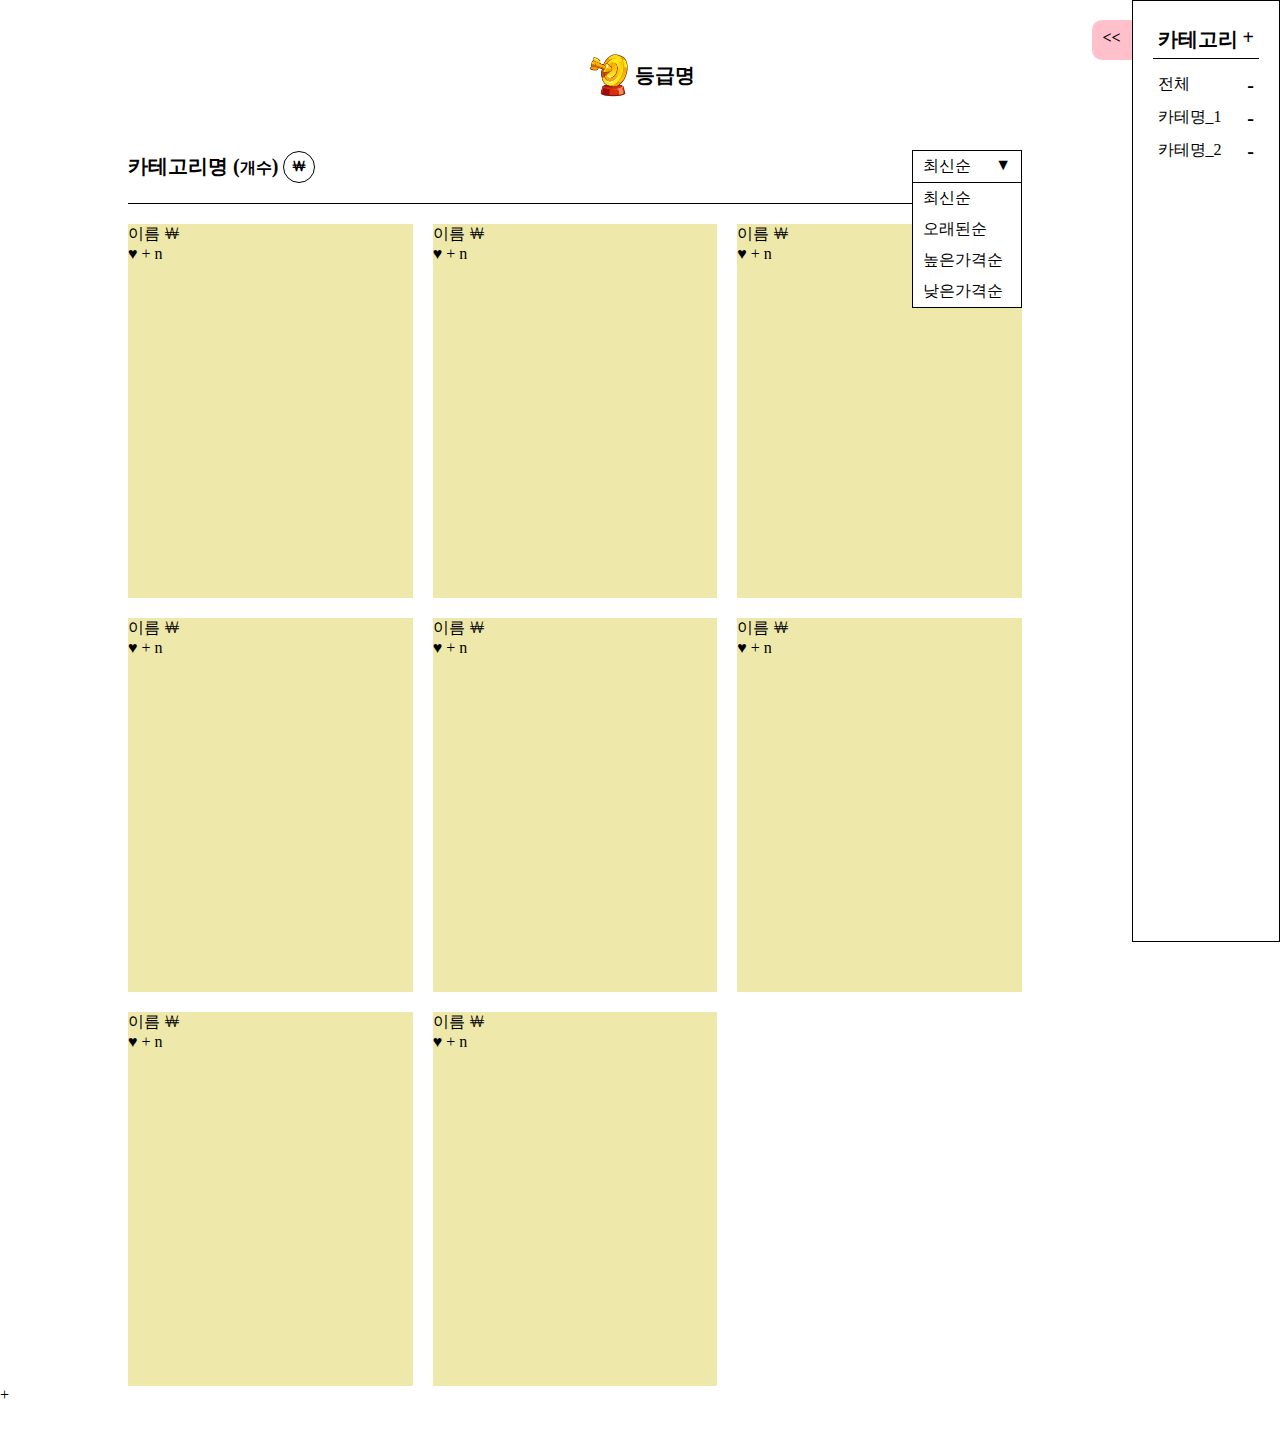
==== index.html @ 3d975c92 "index css 구현 중" ====
<!-- <%@ page import="java.util.Date" %>
<%@ page language="java" contentType="text/html; charset=UTF-8" pageEncoding="UTF-8" session = "false"%>
<%@ taglib uri="http://java.sun.com/jsp/jstl/core" prefix="c" %> -->
<!DOCTYPE html>
<html lang="en">
<head>
    <meta charset="UTF-8">
    <meta name="viewport" content="width=device-width, initial-scale=1.0">
    <title>내가 사랑하는 것들</title>

    <link rel="shortcut icon" href="" type="image/x-icon">
    
    <link rel="stylesheet" href="css/common.css">
    <link rel="stylesheet" href="css/index.css">
</head>
<body>
    <!-- <jsp:include page="header.jsp"/> -->
    <main>
        <div class="m_header">
            <div class="m_h_lev">
                <div class="m_h_lev_img"></div>
                <span>등급명</span>
            </div>
            <div class="m_h_fix">
                <div class="m_h_btn cursor">&lt;&lt;</div>
                <ul class="m_h_li">
                    <li>카테고리 <div class="m_h_li_btn m_h_li_add_btn">+</div></li>
                    <li data-order="all">전체 <div class="m_h_li_btn m_h_li_del_btn">-</div>
                        <div class="m_h_li_box"></div>
                    </li>
                    <li data-order="">카테명_1 <div class="m_h_li_btn m_h_li_del_btn">-</div>
                        <div class="m_h_li_box"></div>
                    </li>
                    <li data-order="">카테명_2 <div class="m_h_li_btn m_h_li_del_btn">-</div>
                        <div class="m_h_li_box"></div>
                    </li>
                </ul>
            </div>
        </div>
        <div class="main">
            <div class="m_title">
                <div class="m_t_left">
                    <div class="m_t_l_txt">카테고리명 (<span>개수</span>) </div>
                    <div class="won_btn cursor">￦</div>
                </div>
                <div class="m_t_right cursor">
                    <span>최신순</span>
                    <span>▼</span>
                    <!-- <ul class="sort_list sort_none"> -->
                    <ul class="sort_list">
                        <li data-order="itemRegDate" data-sort="ASC">최신순</li>
                        <li data-order="itemRegDate" data-sort="DESC">오래된순</li>
                        <li data-order="itemPrices" data-sort="DESC">높은가격순</li>
                        <li data-order="iteFmPrices" data-sort="ASC">낮은가격순</li>
                    </ul>
                </div>
            </div>
            <ul class="m_ul">
                <li>
                    <div class="m_li">
                        <div class="m_li_img"></div>
                        <div class="m_li_title">
                            <span class="m_li_t_title">이름</span>
                            <span class="m_li_t_price">￦</span>
                        </div>
                        <div class="m_li_regDate">♥ + <span>n</span></div>
                    </div>
                </li>
                <li>
                    <div class="m_li">
                        <div class="m_li_img"></div>
                        <div class="m_li_title">
                            <span class="m_li_t_title">이름</span>
                            <span class="m_li_t_price">￦</span>
                        </div>
                        <div class="m_li_regDate">♥ + <span>n</span></div>
                    </div>
                </li>
                <li>
                    <div class="m_li">
                        <div class="m_li_img"></div>
                        <div class="m_li_title">
                            <span class="m_li_t_title">이름</span>
                            <span class="m_li_t_price">￦</span>
                        </div>
                        <div class="m_li_regDate">♥ + <span>n</span></div>
                    </div>
                </li>
                <li>
                    <div class="m_li">
                        <div class="m_li_img"></div>
                        <div class="m_li_title">
                            <span class="m_li_t_title">이름</span>
                            <span class="m_li_t_price">￦</span>
                        </div>
                        <div class="m_li_regDate">♥ + <span>n</span></div>
                    </div>
                </li>
                <li>
                    <div class="m_li">
                        <div class="m_li_img"></div>
                        <div class="m_li_title">
                            <span class="m_li_t_title">이름</span>
                            <span class="m_li_t_price">￦</span>
                        </div>
                        <div class="m_li_regDate">♥ + <span>n</span></div>
                    </div>
                </li>
                <li>
                    <div class="m_li">
                        <div class="m_li_img"></div>
                        <div class="m_li_title">
                            <span class="m_li_t_title">이름</span>
                            <span class="m_li_t_price">￦</span>
                        </div>
                        <div class="m_li_regDate">♥ + <span>n</span></div>
                    </div>
                </li>
                <li>
                    <div class="m_li">
                        <div class="m_li_img"></div>
                        <div class="m_li_title">
                            <span class="m_li_t_title">이름</span>
                            <span class="m_li_t_price">￦</span>
                        </div>
                        <div class="m_li_regDate">♥ + <span>n</span></div>
                    </div>
                </li>
                <li>
                    <div class="m_li">
                        <div class="m_li_img"></div>
                        <div class="m_li_title">
                            <span class="m_li_t_title">이름</span>
                            <span class="m_li_t_price">￦</span>
                        </div>
                        <div class="m_li_regDate">♥ + <span>n</span></div>
                    </div>
                </li>
            </ul>
        </div>
        <div class="m_footer">+</div>
    </main>
    <!-- <jsp:include page="footer.jsp"/> -->
</body>
</html>
---- css/common.css ----
body{margin: 0;}
a{
    color: inherit;
    text-decoration: none;
    display: block;
}
ul{
    list-style: none;
    padding: 0;
    margin: 0;
}
/* 로고 이미지 */
.logo{
    background: url('../img/logo.png') no-repeat center / 100%;
    text-indent: -9999px;
}
.logo a{
    width: 100%;
    height: 100%;
}
/* 버튼화. 텍스트 선택 불가 */
.cursor{
    cursor: pointer;
    user-select: none;
}
---- css/index.css ----
main{padding: 50px 0;}

/* ///////////////////////////////// */
/* 메인 헤더 _ 등급명 */
/* ///////////////////////////////// */
.m_h_lev{
    display: flex;
    justify-content: center;
    align-items: center;

    font-size: 20px;
    font-weight: bold;
}
.m_h_lev_img{
    width: 50px;
    height: 50px;
    background: url('../img/level.png') no-repeat  4px 4px / 400%;
    /* background-position: 4px 4px;
    background-position: -47px 4px;
    background-position: -100px 4px;
    background-position: -155px 4px;
    background-position: 1px -52px;
    background-position: -50px -52px;
    background-position: -101px -52px;
    background-position: -152px -52px; */
}
.m_h_fix{
    background-color: white;
    position: fixed;
    top: 0;
    right: 0;
    z-index: 99999999;
    display: flex;
    /* transform: translateX(calc(100% - 40px)); */
    /* main width값 조절필요 */
    transition-property: transform;
	transition-duration: 1s;
}
.m_h_btn{
    width: 40px;
    height: 40px;
    margin-top: 20px;
    background-color: pink;
    border-radius: 10px 0 0 10px;
    text-align: center;
    line-height: 2.2;
    font-weight: bold;
}

/* ///////////////////////////////// */
/* 메인 헤더 _ 메뉴 */
/* ///////////////////////////////// */
.m_h_li{
	height: 100vh;
	border: 1px solid;
    padding: 20px;
}
.m_h_li > li{
	position: relative;
    padding: 5px 0 5px 5px;
    overflow: hidden;
    cursor: pointer;
    user-select: none;
}
.m_h_li > li:first-child{
    font-weight: bold;
    font-size: 20px;
    border-bottom: 1px solid;
    margin-bottom: 10px;
    cursor: auto;
}
.m_h_li_box{
	position: absolute;
	top: 0;
	left: 0;
    right: 0;
    bottom: 0;
	
	background: rgba(255, 192, 203, 0.4);
	transform: translateX(-100%);
	transition-duration: 1s;
}
.m_h_li > li:hover > .m_h_li_box{
	transform: translateX(0);
}
.m_h_li_btn{
    padding: 0 5px;
    font-weight: bold;
    font-size: 20px;
    cursor: pointer;
    float: right;
}

/* ///////////////////////////////// */
/* 메인_헤더 */
/* ///////////////////////////////// */
.main{
    width: calc(100% - 130px); /* 나중에 지울 예정 */
    box-sizing: border-box; /* 나중에 지울 예정 */
    padding: 50px 10% 0;
}
.m_title{
    display: flex;
    justify-content: space-between;
    border-bottom: 1px solid;
    padding-bottom: 20px;
}
.m_t_left{
    display: flex;
    align-items: center;
    font-size: 20px;
    font-weight: bold;
}
.m_t_l_txt > span{font-size: 16px;}
.won_btn{
    width: 30px;
    height: 30px;
    margin-left: 5px;
    border: 1px solid;
    border-radius: 50%;
    font-size: 14px;
    text-align: center;
    line-height: 30px;
}
.m_t_right, .sort_list > li{ padding: 5px 10px; }
.m_t_right{
    width: 110px;
    position: relative;
    border: 1px solid;
    box-sizing: border-box;
    display: flex;
    justify-content: space-between;
}
.sort_list_selec{
    border-bottom: 1px solid;
    margin-bottom: 5px;
}
.sort_list{
    width: 100%;
    border: 1px solid;
    background-color: white;
    position: absolute;
    top: 100%;
    left: -1px;
    z-index: 9999;
}
.sort_list > li:hover{
    background-color: rgba(255, 223, 228, 0.356);
}
.sort_none{display: none;}

/* ///////////////////////////////// */
/* 메인_바디 */
/* ///////////////////////////////// */
.m_ul{
    padding-top: 20px;
    display: flex;
    flex-wrap: wrap;
    gap: 20px;
}
.m_ul >li{
    width: calc((100% - 40px) / 3);
    padding-bottom: calc(((100% - 40px) / 3) + 10%);
    background-color: palegoldenrod;
    position: relative;
}
.m_li{position: absolute;}
.m_ul_img{
    width: 100%;
    /* height: 100%; */
    background: url("/img/things/logo_bg.jpg");
}
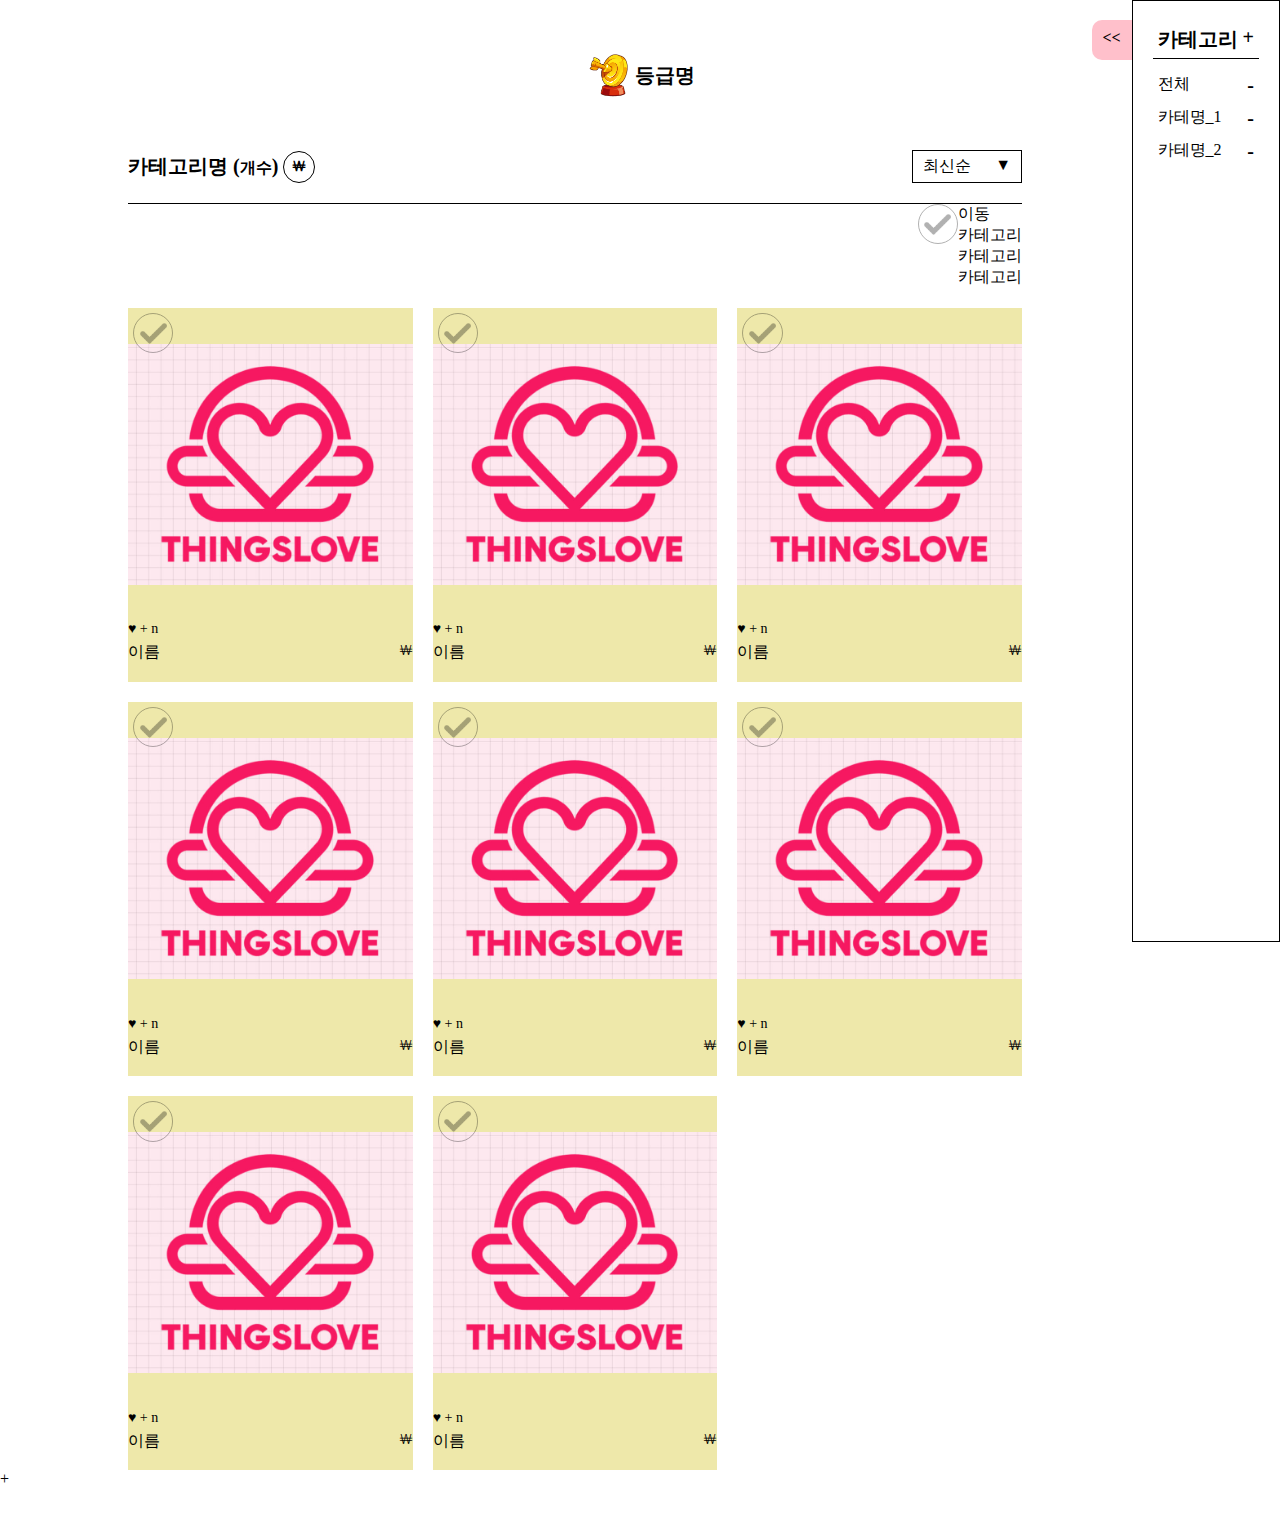
==== commit d70e3552: "index css 구현중" ====
--- a/index.html
+++ b/index.html
@@ -46,8 +46,8 @@
                 <div class="m_t_right cursor">
                     <span>최신순</span>
                     <span>▼</span>
-                    <!-- <ul class="sort_list sort_none"> -->
-                    <ul class="sort_list">
+                    <ul class="sort_list sort_none">
+                    <!-- <ul class="sort_list"> -->
                         <li data-order="itemRegDate" data-sort="ASC">최신순</li>
                         <li data-order="itemRegDate" data-sort="DESC">오래된순</li>
                         <li data-order="itemPrices" data-sort="DESC">높은가격순</li>
@@ -55,85 +55,104 @@
                     </ul>
                 </div>
             </div>
+            <div class="m_move">
+                <div class="m_check_all m_check_img"></div>
+                <div class="m_move_box">
+                    <span>이동</span>
+                    <ul class="m_move_ul">
+                        <li>카테고리</li>
+                        <li>카테고리</li>
+                        <li>카테고리</li>
+                    </ul>
+                </div>
+            </div>
             <ul class="m_ul">
                 <li>
                     <div class="m_li">
+                        <div class="m_check m_check_img"></div>
                         <div class="m_li_img"></div>
+                        <div class="m_li_regDate">♥ + <span>n</span></div>
                         <div class="m_li_title">
                             <span class="m_li_t_title">이름</span>
                             <span class="m_li_t_price">￦</span>
                         </div>
-                        <div class="m_li_regDate">♥ + <span>n</span></div>
                     </div>
                 </li>
                 <li>
                     <div class="m_li">
+                        <div class="m_check m_check_img"></div>
                         <div class="m_li_img"></div>
+                        <div class="m_li_regDate">♥ + <span>n</span></div>
                         <div class="m_li_title">
                             <span class="m_li_t_title">이름</span>
                             <span class="m_li_t_price">￦</span>
                         </div>
-                        <div class="m_li_regDate">♥ + <span>n</span></div>
                     </div>
                 </li>
                 <li>
                     <div class="m_li">
+                        <div class="m_check m_check_img"></div>
                         <div class="m_li_img"></div>
+                        <div class="m_li_regDate">♥ + <span>n</span></div>
                         <div class="m_li_title">
                             <span class="m_li_t_title">이름</span>
                             <span class="m_li_t_price">￦</span>
                         </div>
-                        <div class="m_li_regDate">♥ + <span>n</span></div>
                     </div>
                 </li>
                 <li>
                     <div class="m_li">
+                        <div class="m_check m_check_img"></div>
                         <div class="m_li_img"></div>
+                        <div class="m_li_regDate">♥ + <span>n</span></div>
                         <div class="m_li_title">
                             <span class="m_li_t_title">이름</span>
                             <span class="m_li_t_price">￦</span>
                         </div>
-                        <div class="m_li_regDate">♥ + <span>n</span></div>
                     </div>
                 </li>
                 <li>
                     <div class="m_li">
+                        <div class="m_check m_check_img"></div>
                         <div class="m_li_img"></div>
+                        <div class="m_li_regDate">♥ + <span>n</span></div>
                         <div class="m_li_title">
                             <span class="m_li_t_title">이름</span>
                             <span class="m_li_t_price">￦</span>
                         </div>
-                        <div class="m_li_regDate">♥ + <span>n</span></div>
                     </div>
                 </li>
                 <li>
                     <div class="m_li">
+                        <div class="m_check m_check_img"></div>
                         <div class="m_li_img"></div>
+                        <div class="m_li_regDate">♥ + <span>n</span></div>
                         <div class="m_li_title">
                             <span class="m_li_t_title">이름</span>
                             <span class="m_li_t_price">￦</span>
                         </div>
-                        <div class="m_li_regDate">♥ + <span>n</span></div>
                     </div>
                 </li>
                 <li>
                     <div class="m_li">
+                        <div class="m_check m_check_img"></div>
                         <div class="m_li_img"></div>
+                        <div class="m_li_regDate">♥ + <span>n</span></div>
                         <div class="m_li_title">
                             <span class="m_li_t_title">이름</span>
                             <span class="m_li_t_price">￦</span>
                         </div>
-                        <div class="m_li_regDate">♥ + <span>n</span></div>
                     </div>
                 </li>
                 <li>
                     <div class="m_li">
+                        <div class="m_check m_check_img"></div>
                         <div class="m_li_img"></div>
+                        <div class="m_li_regDate">♥ + <span>n</span></div>
                         <div class="m_li_title">
                             <span class="m_li_t_title">이름</span>
                             <span class="m_li_t_price">￦</span>
                         </div>
-                        <div class="m_li_regDate">♥ + <span>n</span></div>
                     </div>
                 </li>
             </ul>
--- a/css/index.css
+++ b/css/index.css
@@ -121,6 +121,25 @@
     font-size: 14px;
     text-align: center;
     line-height: 30px;
+    position: relative;
+}
+.won_btn::after{
+    content: "￦000";
+    position: absolute;
+    top: calc(100% + 5px);
+    left: 5px;
+    /* width: 100px; */
+    /* height: 50px; */
+    padding: 3px 10px;
+    border: 1px solid;
+    background-color: white;
+    /* text-align: center; */
+    /* line-height: 50px; */
+    z-index: 999;
+    display: none;
+}
+.won_btn:hover::after{
+    display: block;
 }
 .m_t_right, .sort_list > li{ padding: 5px 10px; }
 .m_t_right{
@@ -157,6 +176,23 @@
     display: flex;
     flex-wrap: wrap;
     gap: 20px;
+}
+.m_move{
+    display: flex;
+    justify-content: flex-end;
+}
+.m_check_img{
+    width: 3vw;
+    height: 3vw;
+    background: url("/img/check-icon-file.png") no-repeat center / 70%;
+    opacity: 30%;
+    /* background-size: 230%; */
+    border: 1px solid;
+    border-radius: 50%;
+
+}
+.m_check_all{
+    
 }
 .m_ul >li{
     width: calc((100% - 40px) / 3);
@@ -164,9 +200,30 @@
     background-color: palegoldenrod;
     position: relative;
 }
-.m_li{position: absolute;}
-.m_ul_img{
+.m_li{
     width: 100%;
-    /* height: 100%; */
-    background: url("/img/things/logo_bg.jpg");
-}+    height: 100%;
+    position: absolute;
+    cursor: pointer;
+}
+
+.m_check{
+    position: absolute;
+    top: 5px;
+    left: 5px;
+}
+.m_li_img{
+    width: 100%;
+    height: 80%;
+    background: url("/img/things/logo_bg.jpg") no-repeat center / 100%;
+    padding-bottom: 5%;
+}
+.m_li_title{
+    display: flex;
+    justify-content: space-between;
+    white-space : nowrap;
+    overflow : hidden;
+    text-overflow : ellipsis;
+}
+.m_li_regDate, .m_li_t_price{font-size: 14px;}
+.m_li_regDate{margin-bottom: 5px;}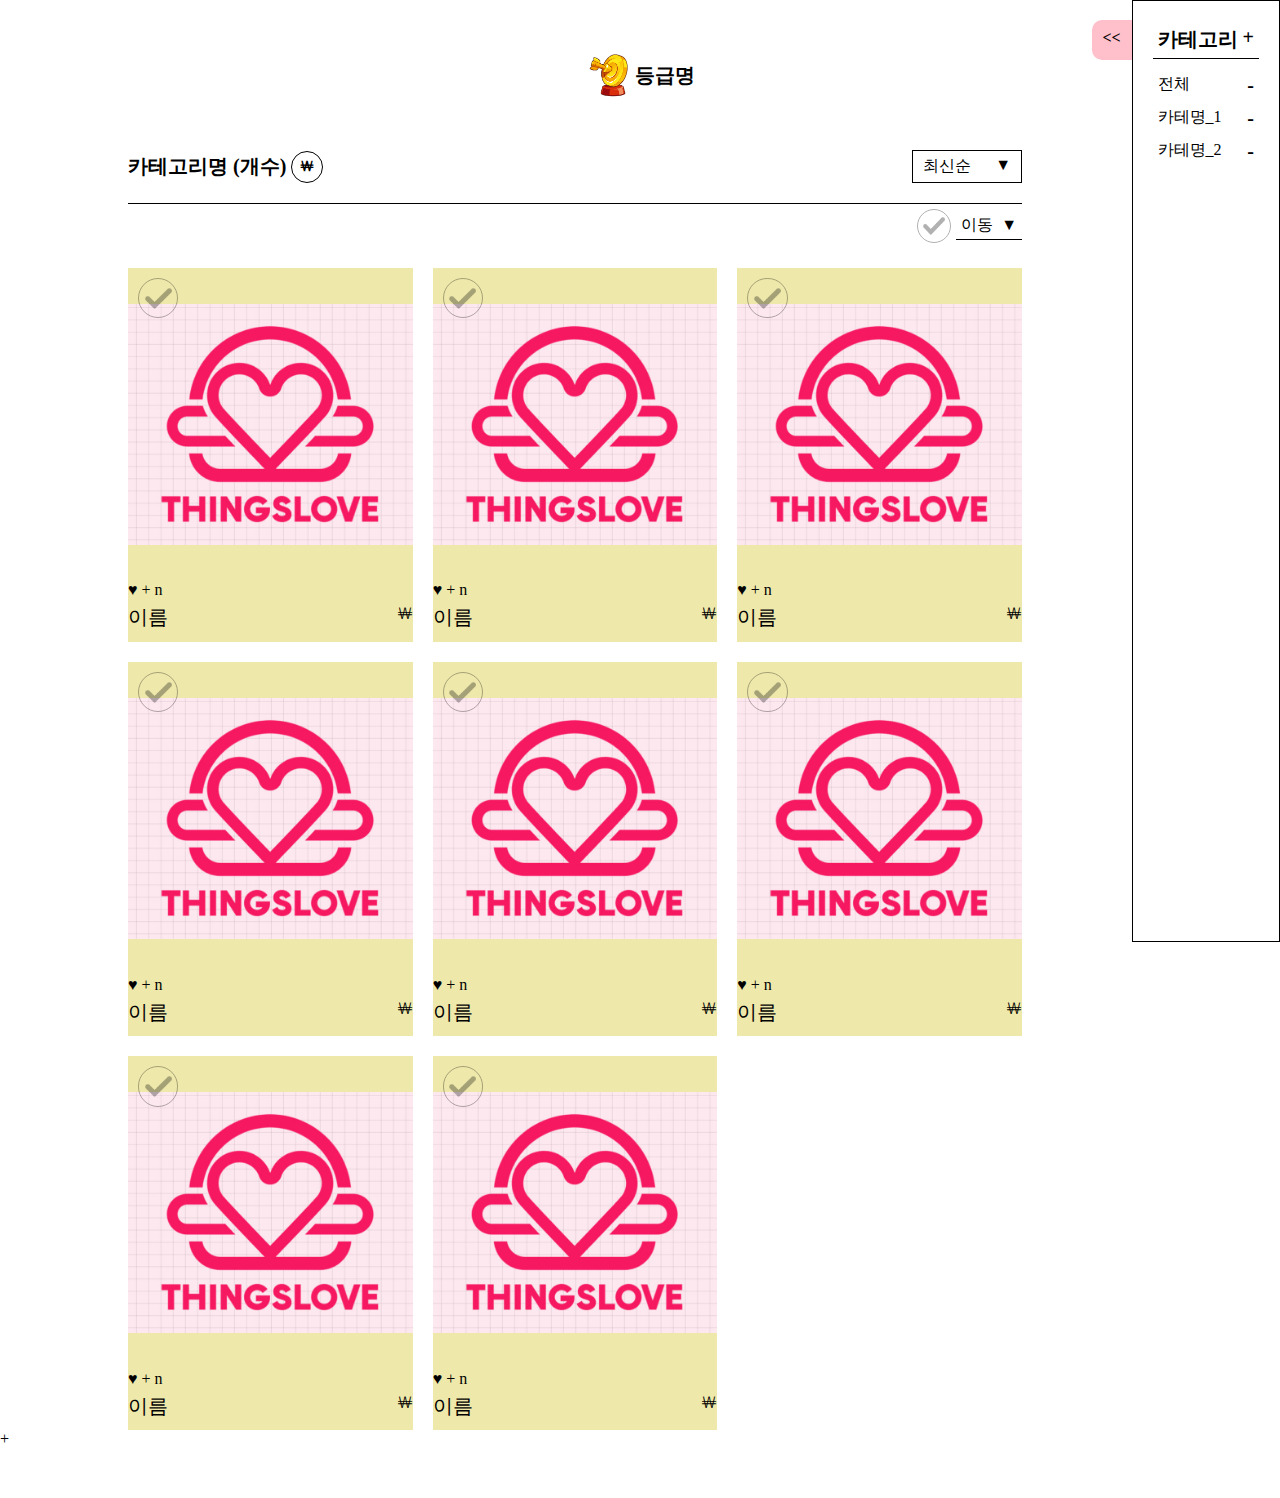
==== commit 0b5fc8f5: "index css 구현완료" ====
--- a/index.html
+++ b/index.html
@@ -46,7 +46,7 @@
                 <div class="m_t_right cursor">
                     <span>최신순</span>
                     <span>▼</span>
-                    <ul class="sort_list sort_none">
+                    <ul class="sort_list none">
                     <!-- <ul class="sort_list"> -->
                         <li data-order="itemRegDate" data-sort="ASC">최신순</li>
                         <li data-order="itemRegDate" data-sort="DESC">오래된순</li>
@@ -56,10 +56,10 @@
                 </div>
             </div>
             <div class="m_move">
-                <div class="m_check_all m_check_img"></div>
-                <div class="m_move_box">
-                    <span>이동</span>
-                    <ul class="m_move_ul">
+                <div class="m_check_img cursor" id="m_check_all"></div>
+                <div class="m_move_box cursor">
+                    <span>이동&ensp;▼</span>
+                    <ul class="m_move_ul none">
                         <li>카테고리</li>
                         <li>카테고리</li>
                         <li>카테고리</li>
--- a/css/common.css
+++ b/css/common.css
@@ -22,4 +22,7 @@
 .cursor{
     cursor: pointer;
     user-select: none;
-}+}
+
+/* 안보이게 함 */
+.none{display: none;}--- a/css/index.css
+++ b/css/index.css
@@ -111,7 +111,7 @@
     font-size: 20px;
     font-weight: bold;
 }
-.m_t_l_txt > span{font-size: 16px;}
+.m_t_l_txt > span{font-size: 20px;}
 .won_btn{
     width: 30px;
     height: 30px;
@@ -166,33 +166,55 @@
 .sort_list > li:hover{
     background-color: rgba(255, 223, 228, 0.356);
 }
-.sort_none{display: none;}
-
-/* ///////////////////////////////// */
-/* 메인_바디 */
-/* ///////////////////////////////// */
-.m_ul{
-    padding-top: 20px;
-    display: flex;
-    flex-wrap: wrap;
-    gap: 20px;
-}
+
+/* ///////////////////////////////// */
+/* 메인_이동 */
+/* ///////////////////////////////// */
 .m_move{
     display: flex;
     justify-content: flex-end;
+    align-items: center;
 }
 .m_check_img{
     width: 3vw;
     height: 3vw;
+    margin: 5px;
     background: url("/img/check-icon-file.png") no-repeat center / 70%;
     opacity: 30%;
-    /* background-size: 230%; */
     border: 1px solid;
     border-radius: 50%;
-
-}
-.m_check_all{
-    
+}
+#m_check_all{
+    width: 2.5vw;
+    height: 2.5vw;
+}
+.m_move_box{
+    padding: 3px 5px;
+    border-bottom: 1px solid;
+    position: relative;
+}
+.m_move_ul{
+    margin-top: 3px;
+    white-space : nowrap;
+    border: 1px solid;
+    background-color: white;
+    position: absolute;
+    left: -1px;
+    z-index: 99;
+}
+.m_move_ul>li{padding: 5px 10px;}
+.m_move_ul> li:hover{
+    background-color: rgba(255, 223, 228, 0.356);
+}
+
+/* ///////////////////////////////// */
+/* 메인_바디 */
+/* ///////////////////////////////// */
+.m_ul{
+    padding-top: 20px;
+    display: flex;
+    flex-wrap: wrap;
+    gap: 20px;
 }
 .m_ul >li{
     width: calc((100% - 40px) / 3);
@@ -225,5 +247,6 @@
     overflow : hidden;
     text-overflow : ellipsis;
 }
-.m_li_regDate, .m_li_t_price{font-size: 14px;}
+.m_li_regDate, .m_li_t_price{font-size: 16px;}
+.m_li_t_title{font-size: 20px;}
 .m_li_regDate{margin-bottom: 5px;}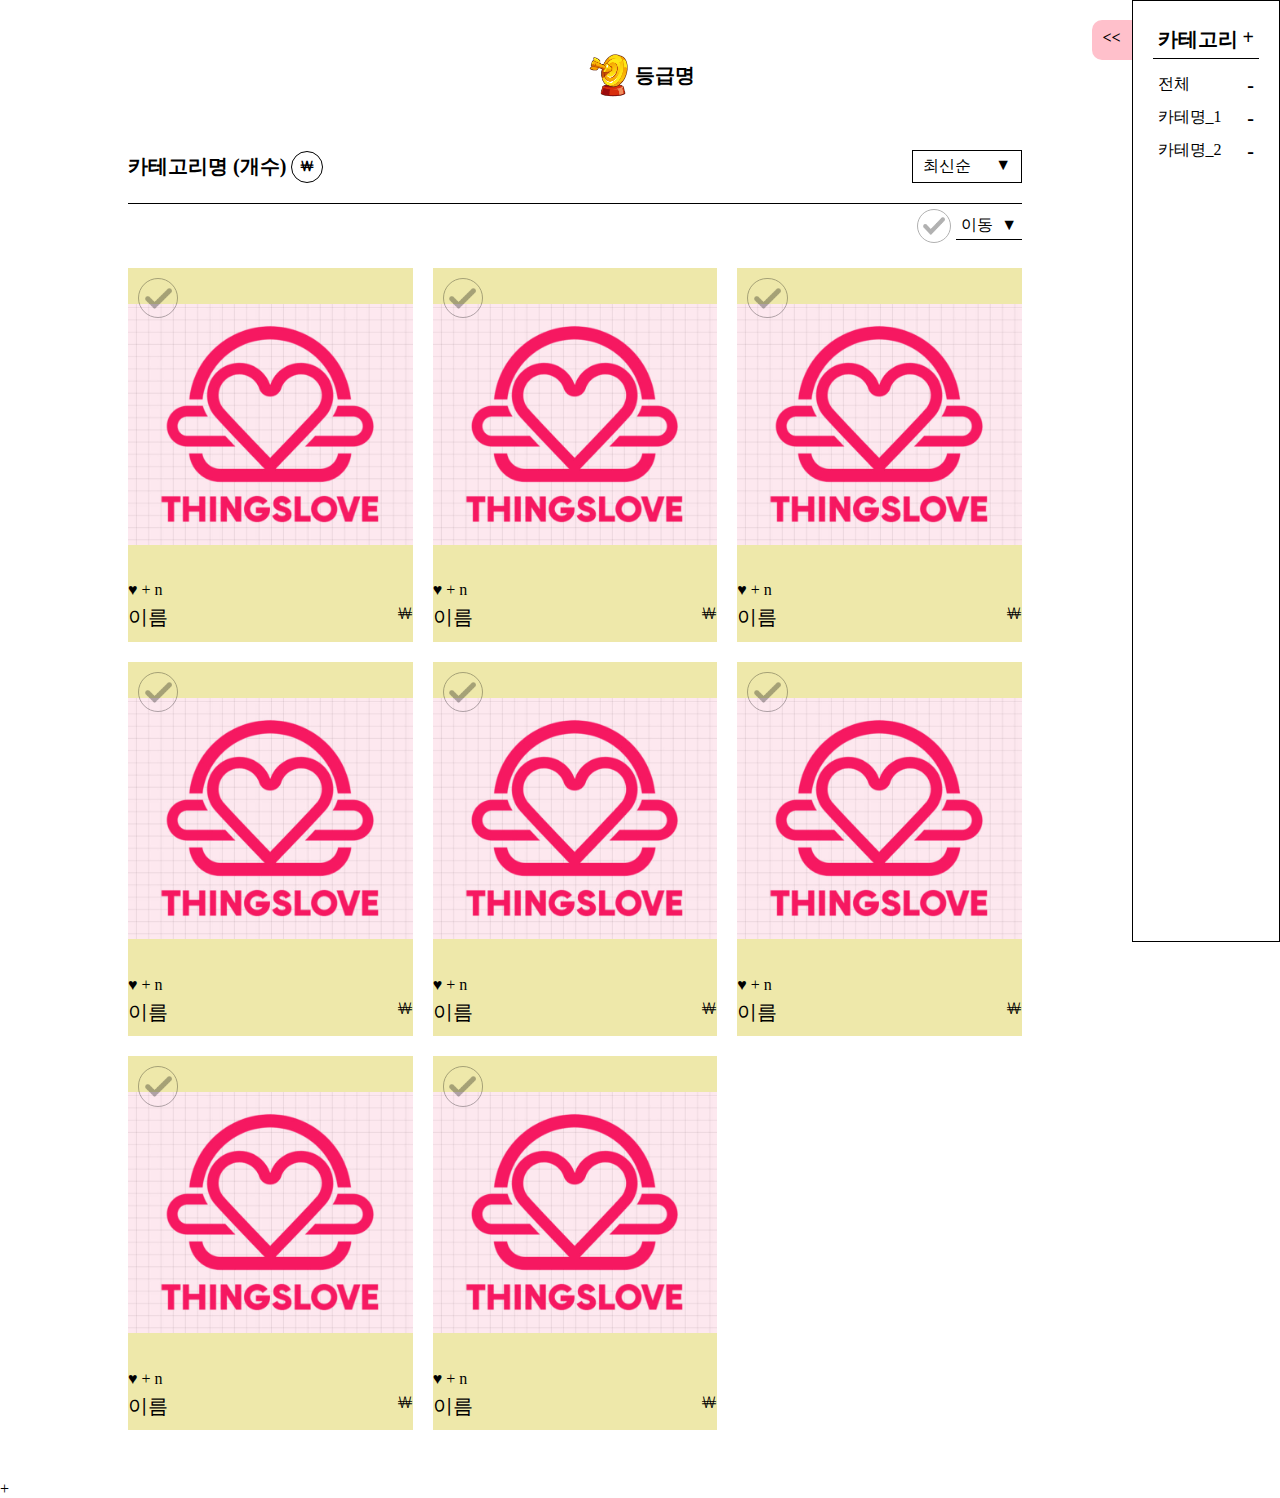
==== commit 5b487149: "mypage css 구현중" ====
--- a/index.html
+++ b/index.html
@@ -8,7 +8,7 @@
     <meta name="viewport" content="width=device-width, initial-scale=1.0">
     <title>내가 사랑하는 것들</title>
 
-    <link rel="shortcut icon" href="" type="image/x-icon">
+    <link rel="shortcut icon" href="img/logo.png" type="image/x-icon">
     
     <link rel="stylesheet" href="css/common.css">
     <link rel="stylesheet" href="css/index.css">
@@ -37,7 +37,7 @@
                 </ul>
             </div>
         </div>
-        <div class="main">
+        <div class="main p_50">
             <div class="m_title">
                 <div class="m_t_left">
                     <div class="m_t_l_txt">카테고리명 (<span>개수</span>) </div>
--- a/css/common.css
+++ b/css/common.css
@@ -1,4 +1,5 @@
 body{margin: 0;}
+.p_50{padding: 50px 10%;}
 a{
     color: inherit;
     text-decoration: none;
--- a/css/index.css
+++ b/css/index.css
@@ -1,5 +1,4 @@
-main{padding: 50px 0;}
-
+.m_header{padding-top: 50px;}
 /* ///////////////////////////////// */
 /* 메인 헤더 _ 등급명 */
 /* ///////////////////////////////// */
@@ -97,7 +96,6 @@
 .main{
     width: calc(100% - 130px); /* 나중에 지울 예정 */
     box-sizing: border-box; /* 나중에 지울 예정 */
-    padding: 50px 10% 0;
 }
 .m_title{
     display: flex;
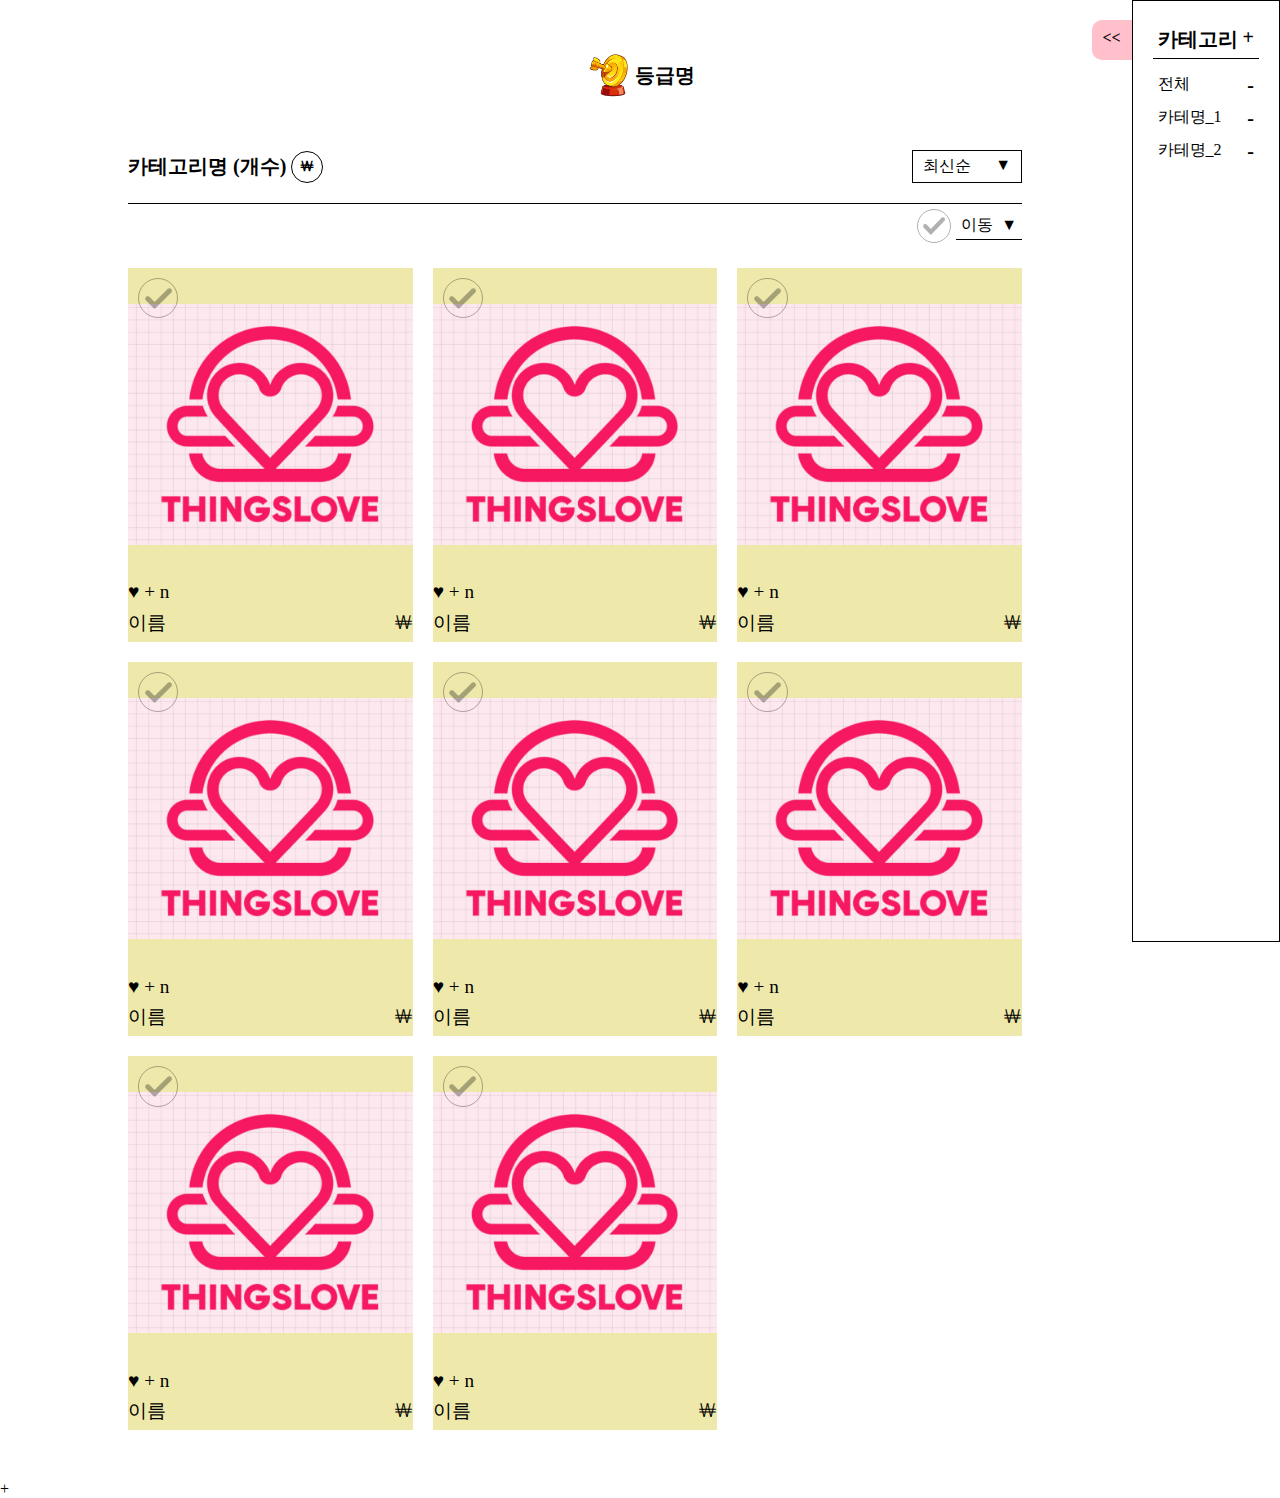
==== commit 8227f72e: "mypage css 구현완료" ====
--- a/index.html
+++ b/index.html
@@ -17,8 +17,8 @@
     <!-- <jsp:include page="header.jsp"/> -->
     <main>
         <div class="m_header">
-            <div class="m_h_lev">
-                <div class="m_h_lev_img"></div>
+            <div class="my_level">
+                <div class="my_level_img"></div>
                 <span>등급명</span>
             </div>
             <div class="m_h_fix">
@@ -66,92 +66,92 @@
                     </ul>
                 </div>
             </div>
-            <ul class="m_ul">
+            <ul class="item_ul">
                 <li>
-                    <div class="m_li">
+                    <div class="item_li">
                         <div class="m_check m_check_img"></div>
-                        <div class="m_li_img"></div>
-                        <div class="m_li_regDate">♥ + <span>n</span></div>
-                        <div class="m_li_title">
-                            <span class="m_li_t_title">이름</span>
-                            <span class="m_li_t_price">￦</span>
+                        <div class="item_li_img"></div>
+                        <div class="item_li_regDate">♥ + <span>n</span></div>
+                        <div class="item_li_title">
+                            <span class="item_li_t_title">이름</span>
+                            <span class="item_li_t_price">￦</span>
                         </div>
                     </div>
                 </li>
                 <li>
-                    <div class="m_li">
+                    <div class="item_li">
                         <div class="m_check m_check_img"></div>
-                        <div class="m_li_img"></div>
-                        <div class="m_li_regDate">♥ + <span>n</span></div>
-                        <div class="m_li_title">
-                            <span class="m_li_t_title">이름</span>
-                            <span class="m_li_t_price">￦</span>
+                        <div class="item_li_img"></div>
+                        <div class="item_li_regDate">♥ + <span>n</span></div>
+                        <div class="item_li_title">
+                            <span class="item_li_t_title">이름</span>
+                            <span class="item_li_t_price">￦</span>
                         </div>
                     </div>
                 </li>
                 <li>
-                    <div class="m_li">
+                    <div class="item_li">
                         <div class="m_check m_check_img"></div>
-                        <div class="m_li_img"></div>
-                        <div class="m_li_regDate">♥ + <span>n</span></div>
-                        <div class="m_li_title">
-                            <span class="m_li_t_title">이름</span>
-                            <span class="m_li_t_price">￦</span>
+                        <div class="item_li_img"></div>
+                        <div class="item_li_regDate">♥ + <span>n</span></div>
+                        <div class="item_li_title">
+                            <span class="item_li_t_title">이름</span>
+                            <span class="item_li_t_price">￦</span>
                         </div>
                     </div>
                 </li>
                 <li>
-                    <div class="m_li">
+                    <div class="item_li">
                         <div class="m_check m_check_img"></div>
-                        <div class="m_li_img"></div>
-                        <div class="m_li_regDate">♥ + <span>n</span></div>
-                        <div class="m_li_title">
-                            <span class="m_li_t_title">이름</span>
-                            <span class="m_li_t_price">￦</span>
+                        <div class="item_li_img"></div>
+                        <div class="item_li_regDate">♥ + <span>n</span></div>
+                        <div class="item_li_title">
+                            <span class="item_li_t_title">이름</span>
+                            <span class="item_li_t_price">￦</span>
                         </div>
                     </div>
                 </li>
                 <li>
-                    <div class="m_li">
+                    <div class="item_li">
                         <div class="m_check m_check_img"></div>
-                        <div class="m_li_img"></div>
-                        <div class="m_li_regDate">♥ + <span>n</span></div>
-                        <div class="m_li_title">
-                            <span class="m_li_t_title">이름</span>
-                            <span class="m_li_t_price">￦</span>
+                        <div class="item_li_img"></div>
+                        <div class="item_li_regDate">♥ + <span>n</span></div>
+                        <div class="item_li_title">
+                            <span class="item_li_t_title">이름</span>
+                            <span class="item_li_t_price">￦</span>
                         </div>
                     </div>
                 </li>
                 <li>
-                    <div class="m_li">
+                    <div class="item_li">
                         <div class="m_check m_check_img"></div>
-                        <div class="m_li_img"></div>
-                        <div class="m_li_regDate">♥ + <span>n</span></div>
-                        <div class="m_li_title">
-                            <span class="m_li_t_title">이름</span>
-                            <span class="m_li_t_price">￦</span>
+                        <div class="item_li_img"></div>
+                        <div class="item_li_regDate">♥ + <span>n</span></div>
+                        <div class="item_li_title">
+                            <span class="item_li_t_title">이름</span>
+                            <span class="item_li_t_price">￦</span>
                         </div>
                     </div>
                 </li>
                 <li>
-                    <div class="m_li">
+                    <div class="item_li">
                         <div class="m_check m_check_img"></div>
-                        <div class="m_li_img"></div>
-                        <div class="m_li_regDate">♥ + <span>n</span></div>
-                        <div class="m_li_title">
-                            <span class="m_li_t_title">이름</span>
-                            <span class="m_li_t_price">￦</span>
+                        <div class="item_li_img"></div>
+                        <div class="item_li_regDate">♥ + <span>n</span></div>
+                        <div class="item_li_title">
+                            <span class="item_li_t_title">이름</span>
+                            <span class="item_li_t_price">￦</span>
                         </div>
                     </div>
                 </li>
                 <li>
-                    <div class="m_li">
+                    <div class="item_li">
                         <div class="m_check m_check_img"></div>
-                        <div class="m_li_img"></div>
-                        <div class="m_li_regDate">♥ + <span>n</span></div>
-                        <div class="m_li_title">
-                            <span class="m_li_t_title">이름</span>
-                            <span class="m_li_t_price">￦</span>
+                        <div class="item_li_img"></div>
+                        <div class="item_li_regDate">♥ + <span>n</span></div>
+                        <div class="item_li_title">
+                            <span class="item_li_t_title">이름</span>
+                            <span class="item_li_t_price">￦</span>
                         </div>
                     </div>
                 </li>
--- a/css/common.css
+++ b/css/common.css
@@ -26,4 +26,68 @@
 }
 
 /* 안보이게 함 */
-.none{display: none;}+.none{display: none;}
+
+/* ///////////////////////////////// */
+/* 헤더 _ 등급명 */
+/* ///////////////////////////////// */
+.my_level{
+    display: flex;
+    justify-content: center;
+    align-items: center;
+
+    font-size: 20px;
+    font-weight: bold;
+}
+.my_level_img{
+    width: 50px;
+    height: 50px;
+    background: url('../img/level.png') no-repeat  4px 4px / 400%;
+    /* background-position: 4px 4px;
+    background-position: -47px 4px;
+    background-position: -100px 4px;
+    background-position: -155px 4px;
+    background-position: 1px -52px;
+    background-position: -50px -52px;
+    background-position: -101px -52px;
+    background-position: -152px -52px; */
+}
+
+/* ///////////////////////////////// */
+/* 아이템 박스 */
+/* ///////////////////////////////// */
+.item_ul{
+    padding-top: 20px;
+    display: flex;
+    flex-wrap: wrap;
+    gap: 20px;
+}
+.item_ul >li{
+    width: calc((100% - 40px) / 3);
+    padding-bottom: calc(((100% - 40px) / 3) + 10%);
+    background-color: palegoldenrod;
+    position: relative;
+}
+.item_li{
+    width: 100%;
+    height: 100%;
+    position: absolute;
+    cursor: pointer;
+}
+.item_li_img{
+    width: 100%;
+    height: 80%;
+    background: url("/img/things/logo_bg.jpg") no-repeat center / 100%;
+    padding-bottom: 5%;
+}
+.item_li_title{
+    display: flex;
+    justify-content: space-between;
+    white-space : nowrap;
+    overflow : hidden;
+    text-overflow : ellipsis;
+}
+.item_li_regDate, .item_li_title{
+    height: 7.5%;
+    font-size: 1.5vw;
+}--- a/css/index.css
+++ b/css/index.css
@@ -1,54 +1,30 @@
 .m_header{padding-top: 50px;}
-/* ///////////////////////////////// */
-/* 메인 헤더 _ 등급명 */
-/* ///////////////////////////////// */
-.m_h_lev{
-    display: flex;
-    justify-content: center;
-    align-items: center;
-
-    font-size: 20px;
-    font-weight: bold;
-}
-.m_h_lev_img{
-    width: 50px;
-    height: 50px;
-    background: url('../img/level.png') no-repeat  4px 4px / 400%;
-    /* background-position: 4px 4px;
-    background-position: -47px 4px;
-    background-position: -100px 4px;
-    background-position: -155px 4px;
-    background-position: 1px -52px;
-    background-position: -50px -52px;
-    background-position: -101px -52px;
-    background-position: -152px -52px; */
-}
-.m_h_fix{
-    background-color: white;
-    position: fixed;
-    top: 0;
-    right: 0;
-    z-index: 99999999;
-    display: flex;
-    /* transform: translateX(calc(100% - 40px)); */
-    /* main width값 조절필요 */
-    transition-property: transform;
-	transition-duration: 1s;
-}
-.m_h_btn{
-    width: 40px;
-    height: 40px;
-    margin-top: 20px;
-    background-color: pink;
-    border-radius: 10px 0 0 10px;
-    text-align: center;
-    line-height: 2.2;
-    font-weight: bold;
-}
 
 /* ///////////////////////////////// */
 /* 메인 헤더 _ 메뉴 */
 /* ///////////////////////////////// */
+    .m_h_fix{
+        background-color: white;
+        position: fixed;
+        top: 0;
+        right: 0;
+        z-index: 99999999;
+        display: flex;
+        /* transform: translateX(calc(100% - 40px)); */
+        /* main width값 조절필요 */
+        transition-property: transform;
+        transition-duration: 1s;
+    }
+    .m_h_btn{
+        width: 40px;
+        height: 40px;
+        margin-top: 20px;
+        background-color: pink;
+        border-radius: 10px 0 0 10px;
+        text-align: center;
+        line-height: 2.2;
+        font-weight: bold;
+    }
 .m_h_li{
 	height: 100vh;
 	border: 1px solid;
@@ -206,45 +182,10 @@
 }
 
 /* ///////////////////////////////// */
-/* 메인_바디 */
+/* 체크박스 */
 /* ///////////////////////////////// */
-.m_ul{
-    padding-top: 20px;
-    display: flex;
-    flex-wrap: wrap;
-    gap: 20px;
-}
-.m_ul >li{
-    width: calc((100% - 40px) / 3);
-    padding-bottom: calc(((100% - 40px) / 3) + 10%);
-    background-color: palegoldenrod;
-    position: relative;
-}
-.m_li{
-    width: 100%;
-    height: 100%;
-    position: absolute;
-    cursor: pointer;
-}
-
 .m_check{
     position: absolute;
     top: 5px;
     left: 5px;
-}
-.m_li_img{
-    width: 100%;
-    height: 80%;
-    background: url("/img/things/logo_bg.jpg") no-repeat center / 100%;
-    padding-bottom: 5%;
-}
-.m_li_title{
-    display: flex;
-    justify-content: space-between;
-    white-space : nowrap;
-    overflow : hidden;
-    text-overflow : ellipsis;
-}
-.m_li_regDate, .m_li_t_price{font-size: 16px;}
-.m_li_t_title{font-size: 20px;}
-.m_li_regDate{margin-bottom: 5px;}+}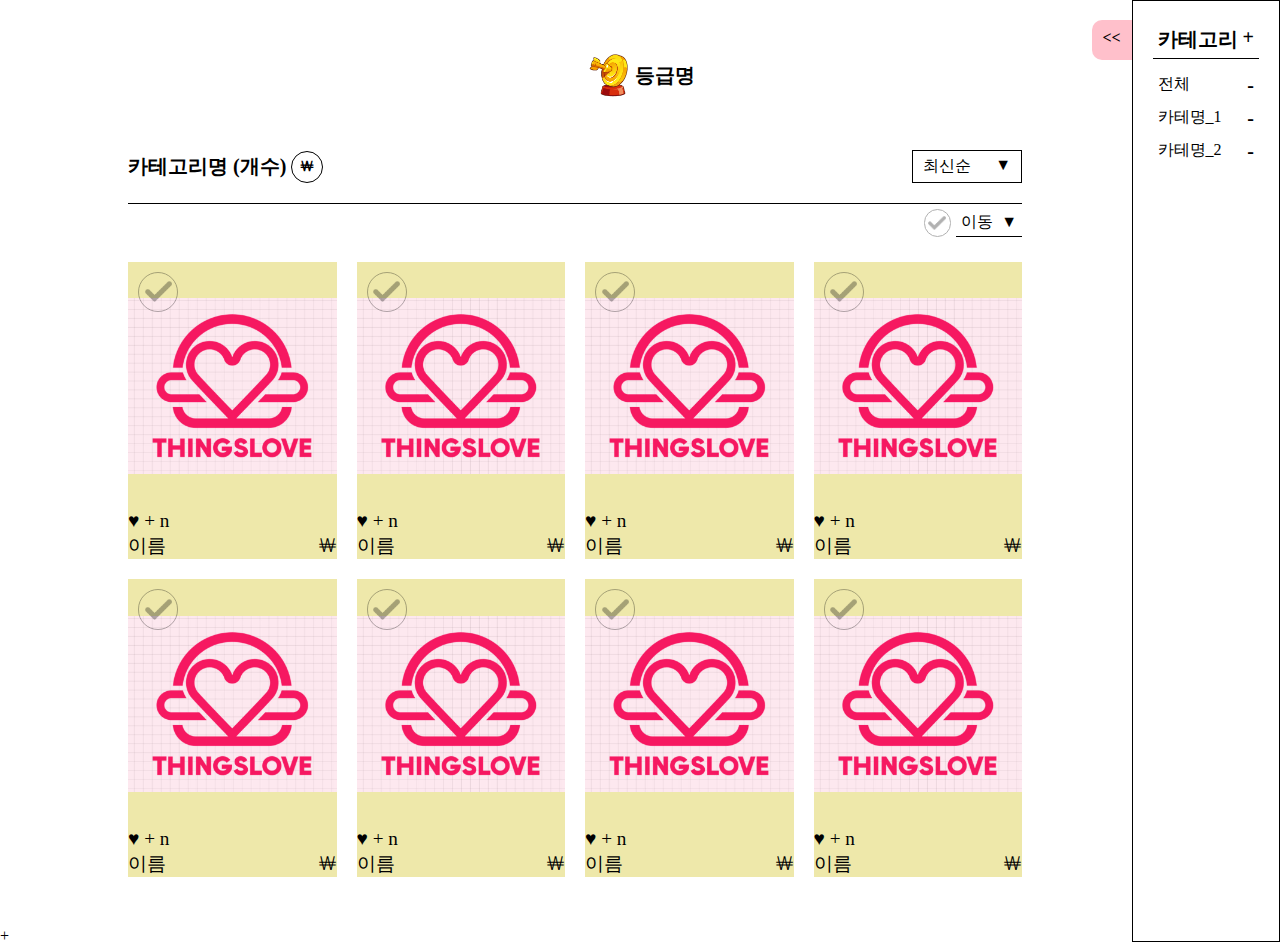
==== commit c91c7036: "index js 구현중" ====
--- a/index.html
+++ b/index.html
@@ -12,6 +12,8 @@
     
     <link rel="stylesheet" href="css/common.css">
     <link rel="stylesheet" href="css/index.css">
+
+    <script src="https://code.jquery.com/jquery-1.12.4.js"></script>
 </head>
 <body>
     <!-- <jsp:include page="header.jsp"/> -->
@@ -47,7 +49,6 @@
                     <span>최신순</span>
                     <span>▼</span>
                     <ul class="sort_list none">
-                    <!-- <ul class="sort_list"> -->
                         <li data-order="itemRegDate" data-sort="ASC">최신순</li>
                         <li data-order="itemRegDate" data-sort="DESC">오래된순</li>
                         <li data-order="itemPrices" data-sort="DESC">높은가격순</li>
@@ -160,5 +161,6 @@
         <div class="m_footer">+</div>
     </main>
     <!-- <jsp:include page="footer.jsp"/> -->
+<script src="/js/index.js"></script>
 </body>
 </html>--- a/css/common.css
+++ b/css/common.css
@@ -63,8 +63,8 @@
     gap: 20px;
 }
 .item_ul >li{
-    width: calc((100% - 40px) / 3);
-    padding-bottom: calc(((100% - 40px) / 3) + 10%);
+    width: calc((100% - 60px) / 4);
+    padding-bottom: calc(((100% - 60px) / 4) + 10%);
     background-color: palegoldenrod;
     position: relative;
 }
--- a/css/index.css
+++ b/css/index.css
@@ -158,9 +158,10 @@
     border: 1px solid;
     border-radius: 50%;
 }
+.check{opacity: 100%;}
 #m_check_all{
-    width: 2.5vw;
-    height: 2.5vw;
+    width: 2vw;
+    height: 2vw;
 }
 .m_move_box{
     padding: 3px 5px;
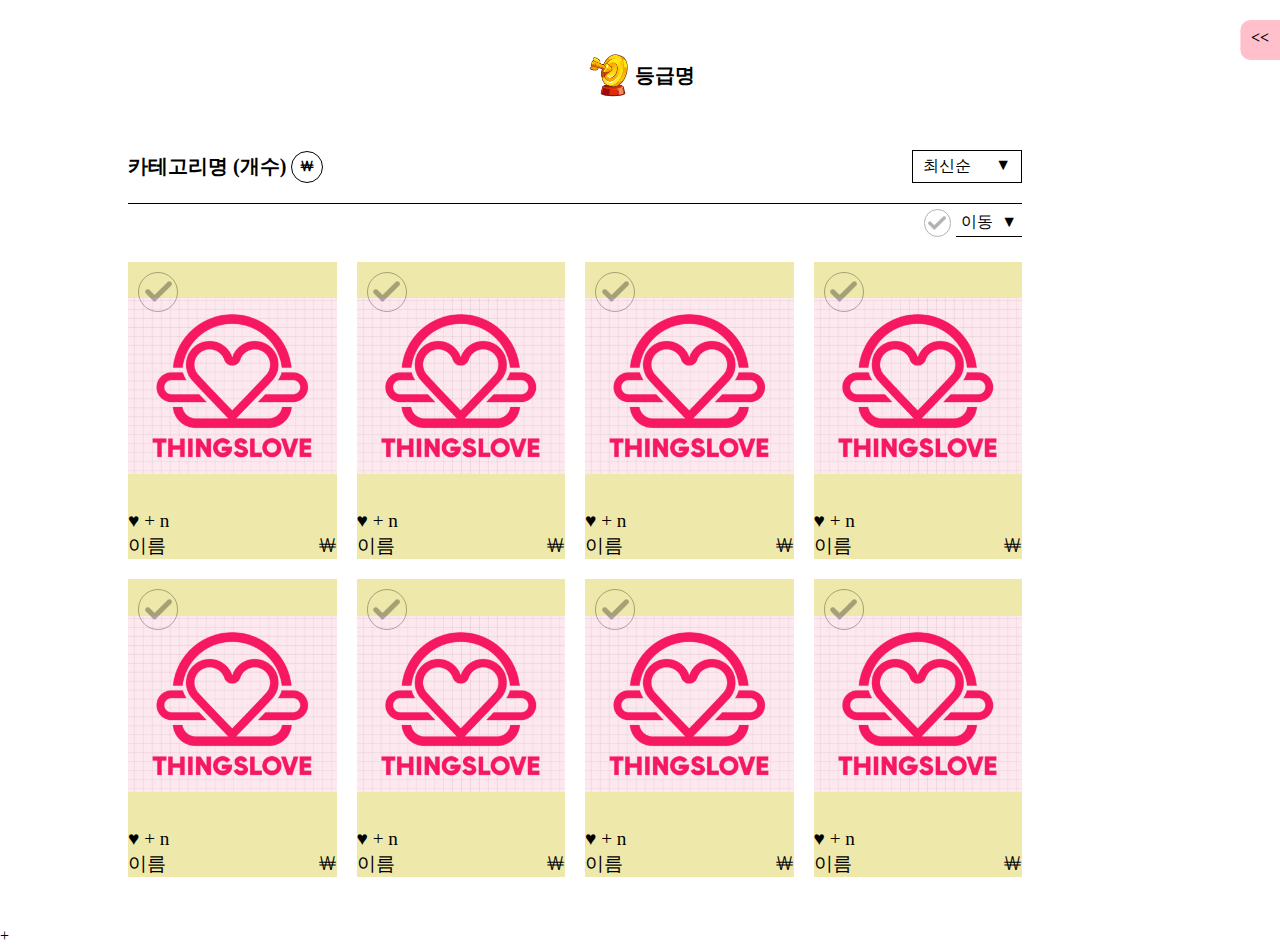
==== commit c19283ad: "index js 구현중" ====
--- a/index.html
+++ b/index.html
@@ -23,7 +23,7 @@
                 <div class="my_level_img"></div>
                 <span>등급명</span>
             </div>
-            <div class="m_h_fix">
+            <div class="m_h_fix m_h_fix_move">
                 <div class="m_h_btn cursor">&lt;&lt;</div>
                 <ul class="m_h_li">
                     <li>카테고리 <div class="m_h_li_btn m_h_li_add_btn">+</div></li>
--- a/css/index.css
+++ b/css/index.css
@@ -3,28 +3,29 @@
 /* ///////////////////////////////// */
 /* 메인 헤더 _ 메뉴 */
 /* ///////////////////////////////// */
-    .m_h_fix{
-        background-color: white;
-        position: fixed;
-        top: 0;
-        right: 0;
-        z-index: 99999999;
-        display: flex;
-        /* transform: translateX(calc(100% - 40px)); */
-        /* main width값 조절필요 */
-        transition-property: transform;
-        transition-duration: 1s;
-    }
-    .m_h_btn{
-        width: 40px;
-        height: 40px;
-        margin-top: 20px;
-        background-color: pink;
-        border-radius: 10px 0 0 10px;
-        text-align: center;
-        line-height: 2.2;
-        font-weight: bold;
-    }
+.m_h_fix{
+    background-color: white;
+    position: fixed;
+    top: 0;
+    right: 0;
+    z-index: 99999999;
+    display: flex;
+    
+    /* main width값 조절필요 */
+    transition-property: transform;
+    transition-duration: 1s;
+}
+.m_h_fix_move{ transform: translateX(calc(100% - 40px)); }
+.m_h_btn{
+    width: 40px;
+    height: 40px;
+    margin-top: 20px;
+    background-color: pink;
+    border-radius: 10px 0 0 10px;
+    text-align: center;
+    line-height: 2.2;
+    font-weight: bold;
+}
 .m_h_li{
 	height: 100vh;
 	border: 1px solid;
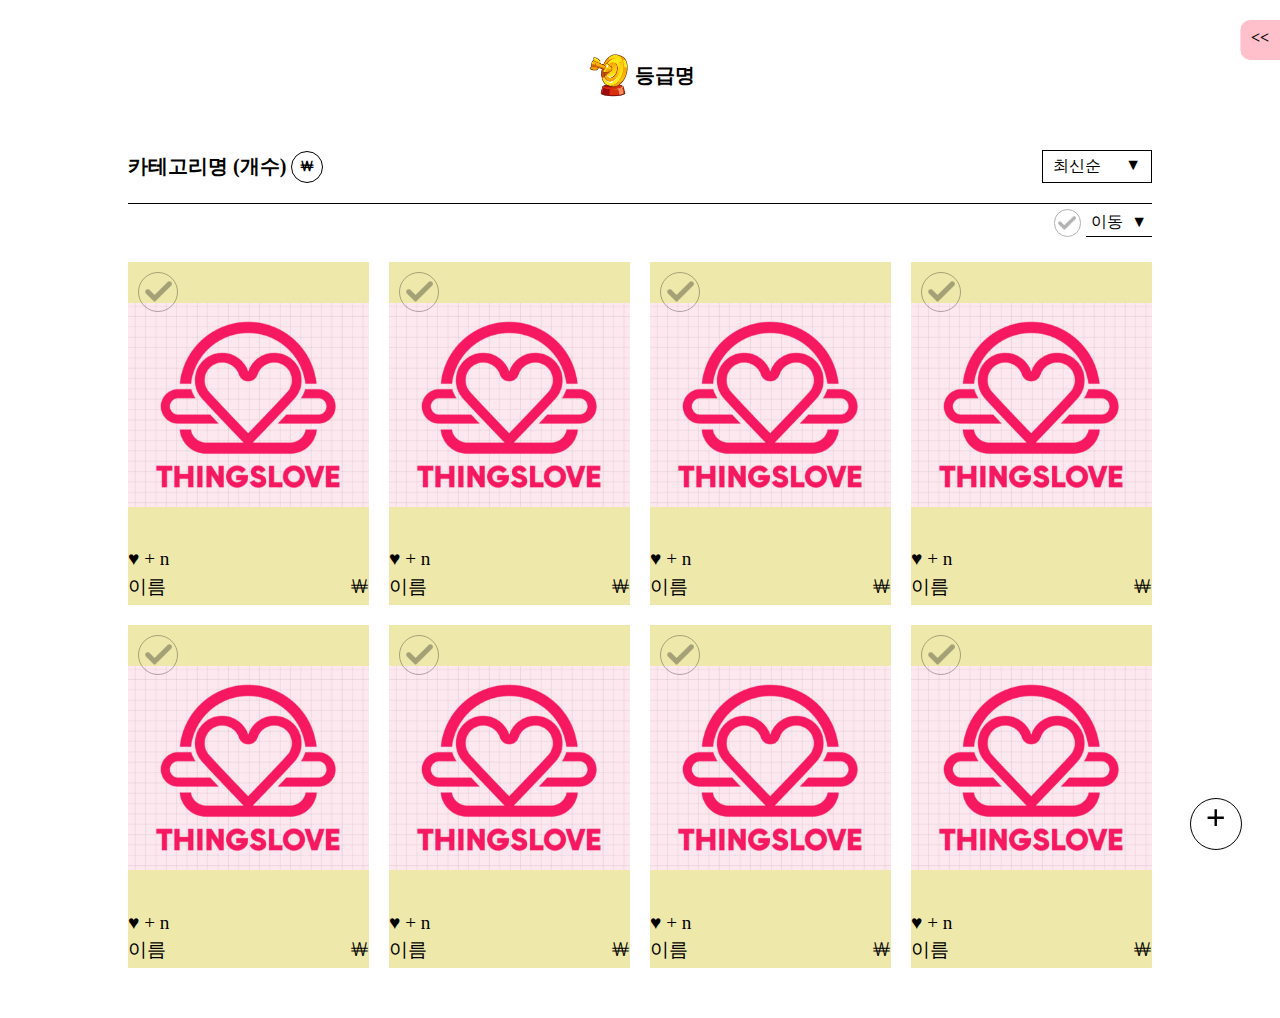
==== commit 4ac16781: "index css 추가" ====
--- a/index.html
+++ b/index.html
@@ -158,7 +158,7 @@
                 </li>
             </ul>
         </div>
-        <div class="m_footer">+</div>
+        <div class="fixed_btn cursor">+</div>
     </main>
     <!-- <jsp:include page="footer.jsp"/> -->
 <script src="/js/index.js"></script>
--- a/css/index.css
+++ b/css/index.css
@@ -4,14 +4,11 @@
 /* 메인 헤더 _ 메뉴 */
 /* ///////////////////////////////// */
 .m_h_fix{
-    background-color: white;
     position: fixed;
     top: 0;
     right: 0;
     z-index: 99999999;
     display: flex;
-    
-    /* main width값 조절필요 */
     transition-property: transform;
     transition-duration: 1s;
 }
@@ -27,9 +24,10 @@
     font-weight: bold;
 }
 .m_h_li{
-	height: 100vh;
+    height: 100vh;
+    padding: 20px;
 	border: 1px solid;
-    padding: 20px;
+    background-color: white;
 }
 .m_h_li > li{
 	position: relative;
@@ -70,10 +68,6 @@
 /* ///////////////////////////////// */
 /* 메인_헤더 */
 /* ///////////////////////////////// */
-.main{
-    width: calc(100% - 130px); /* 나중에 지울 예정 */
-    box-sizing: border-box; /* 나중에 지울 예정 */
-}
 .m_title{
     display: flex;
     justify-content: space-between;
@@ -190,4 +184,21 @@
     position: absolute;
     top: 5px;
     left: 5px;
+}
+
+/* ///////////////////////////////// */
+/* 상품 추가 */
+/* ///////////////////////////////// */
+.fixed_btn{
+    width: 50px;
+    height: 50px;
+    font-size: 35px;
+    font-weight: bold;
+    text-align: center;
+    background-color: white;
+    position: fixed;
+    bottom: 50px;
+    right: 3%;
+    border: 1px solid;
+    border-radius: 50%;
 }